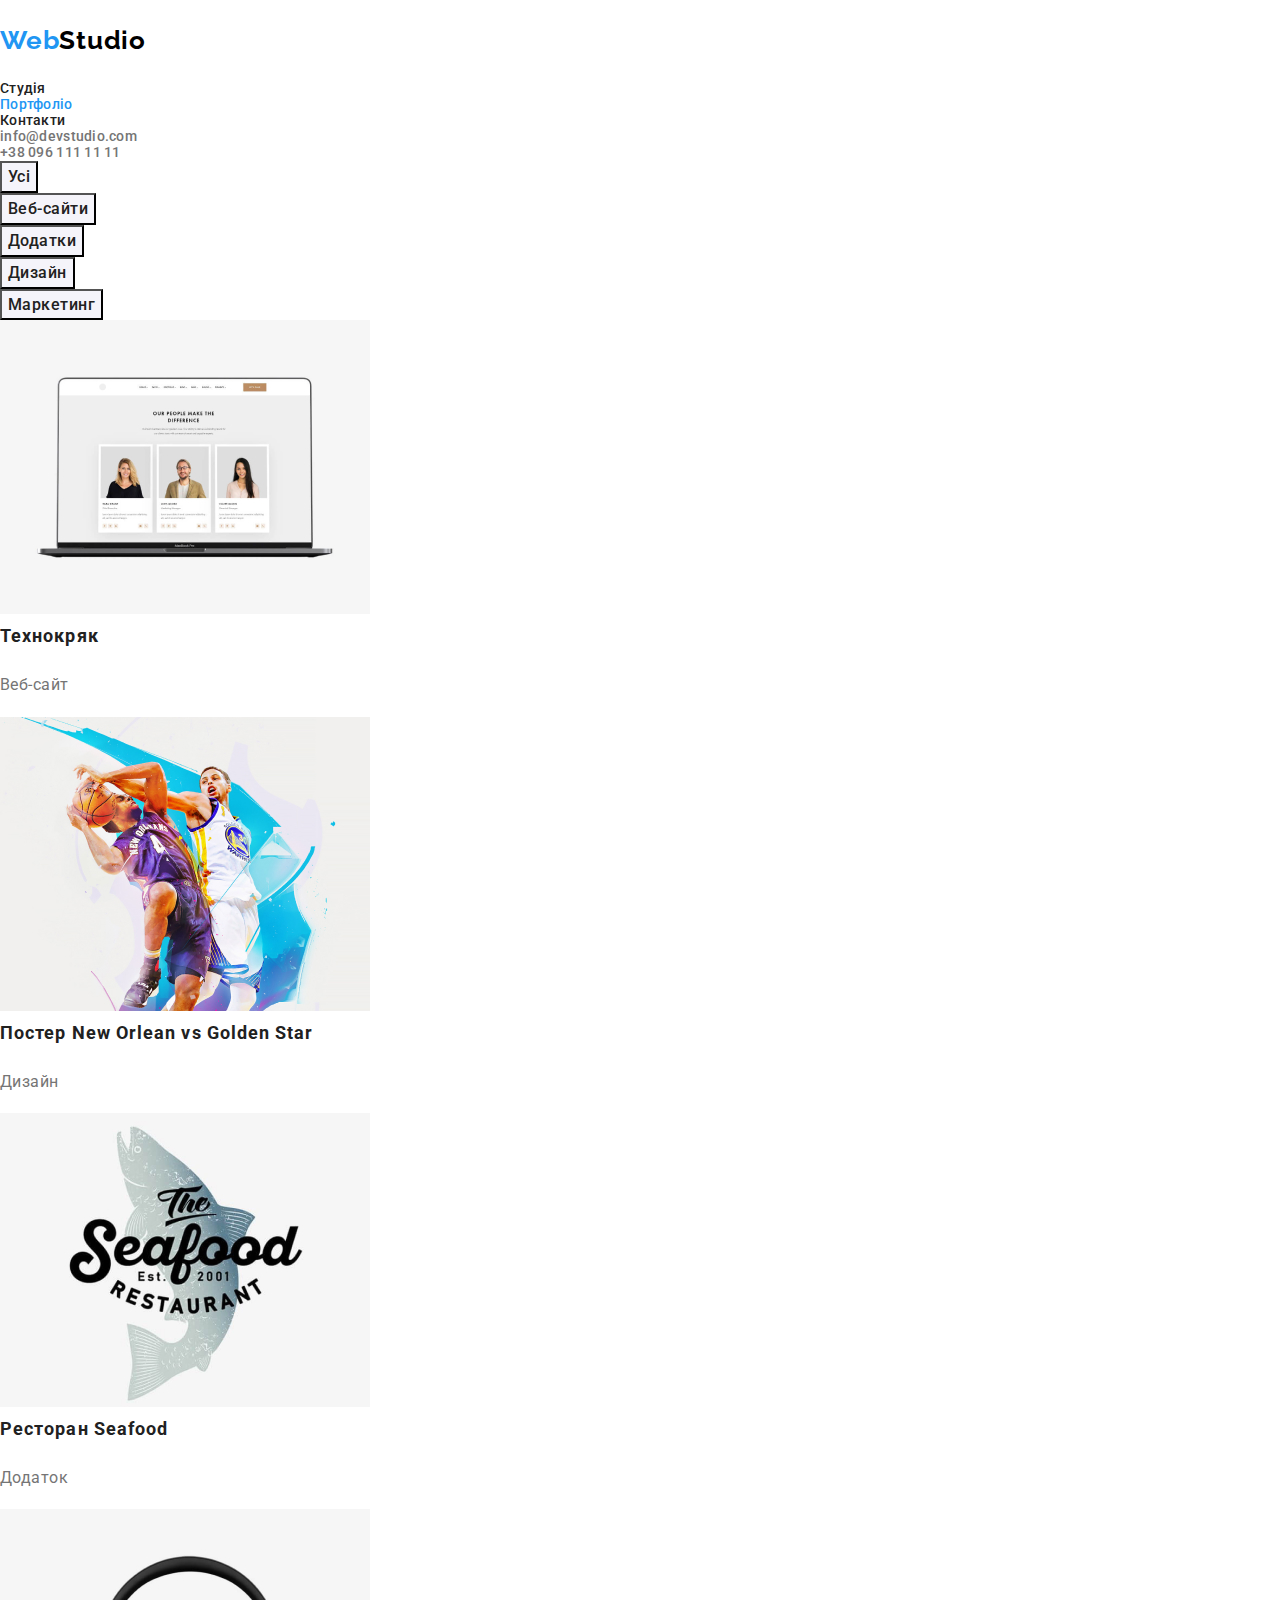
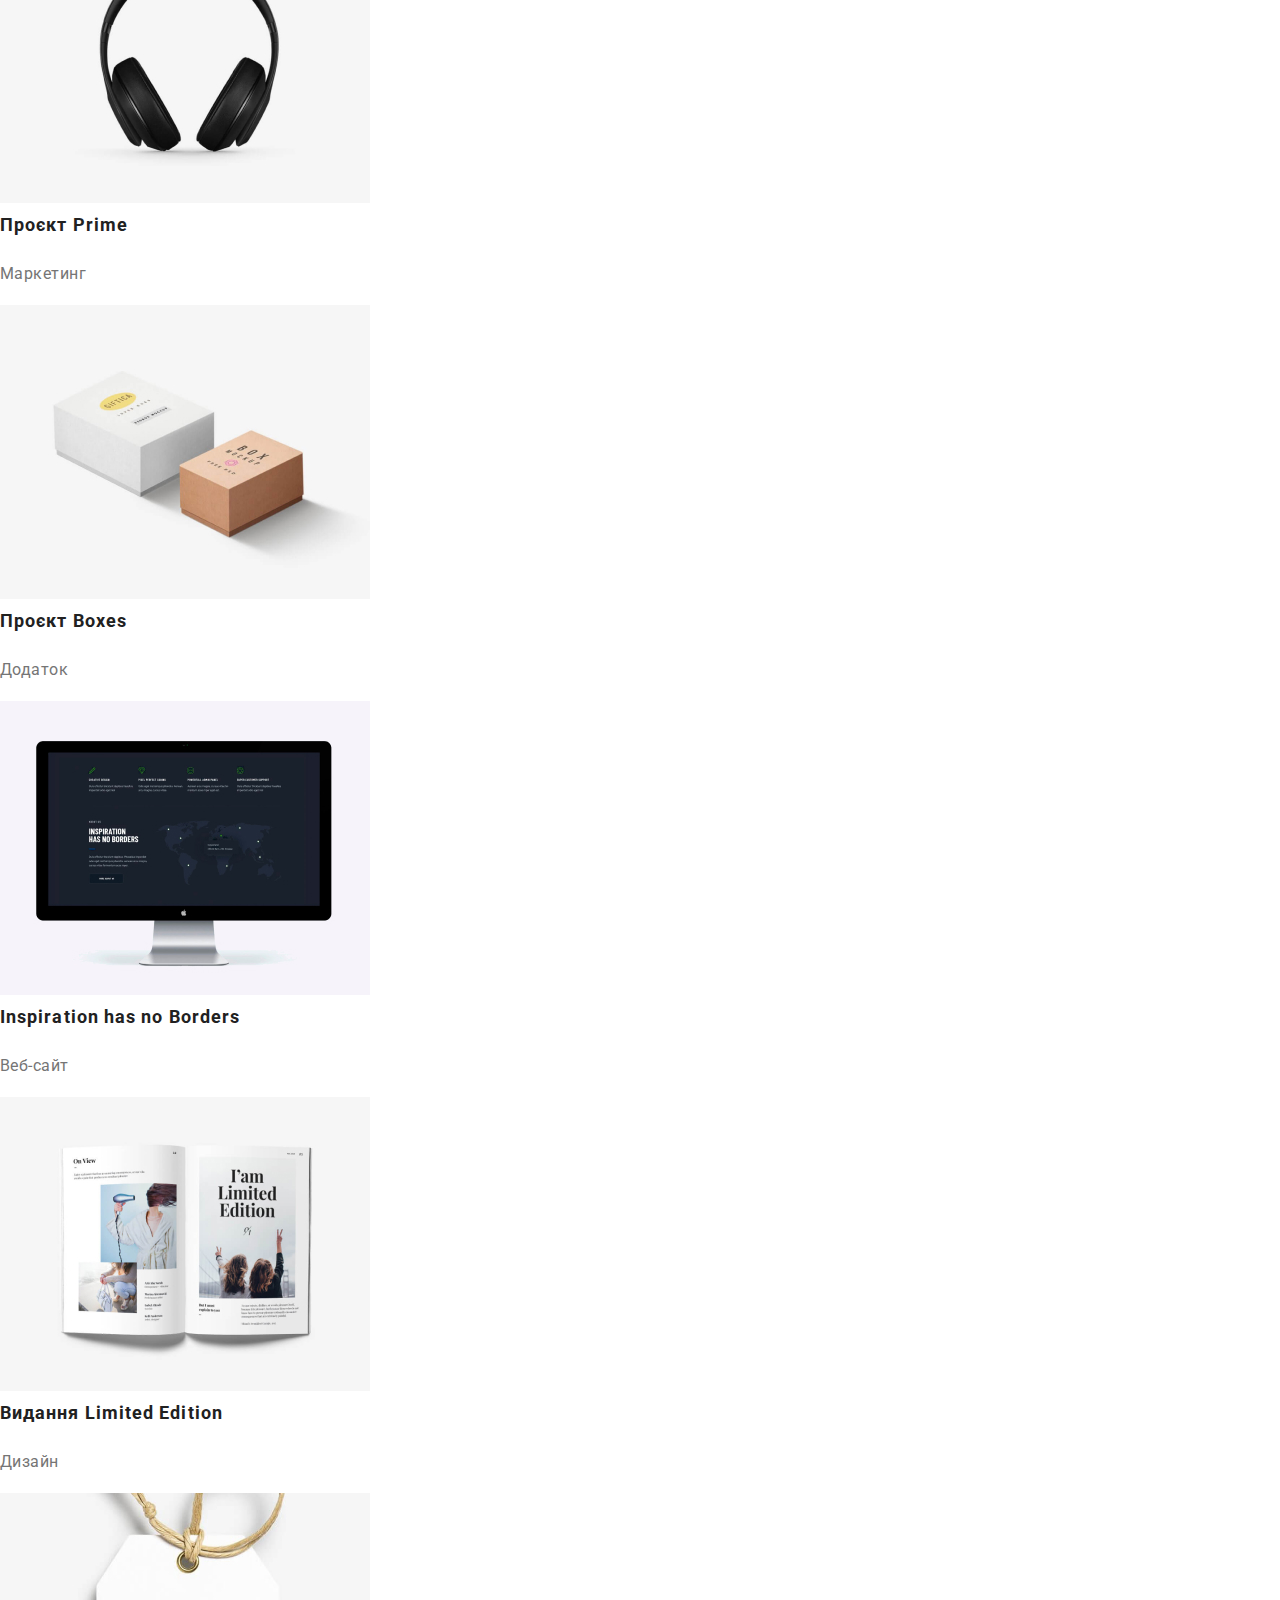
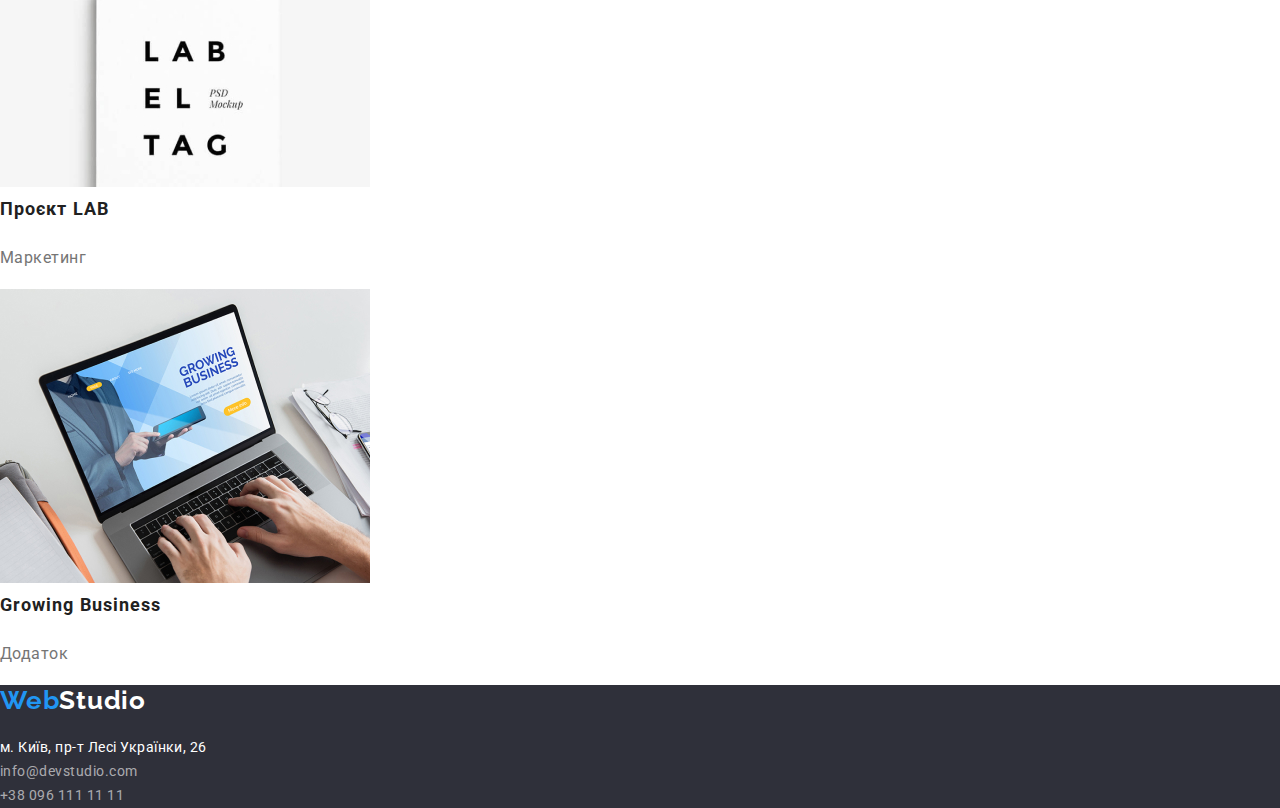
==== portfolio.html @ aa4a0312 "Create blockind model main page" ====
<!DOCTYPE html>
<html lang="Uk">
  <head>
    <meta charset="UTF-8" />
    <meta http-equiv="X-UA-Compatible" content="IE=edge" />
    <meta name="viewport" content="width=device-width, initial-scale=1.0" />
    <title>Портфоліо</title>
    <link
      href="https://fonts.googleapis.com/css2?family=Raleway:wght@700&family=Roboto:wght@400;500;700;900&display=swap"
      rel="stylesheet"
    />
    <link
      rel="stylesheet"
      href="https://cdnjs.cloudflare.com/ajax/libs/modern-normalize/1.1.0/modern-normalize.min.css"
      integrity="sha512-wpPYUAdjBVSE4KJnH1VR1HeZfpl1ub8YT/NKx4PuQ5NmX2tKuGu6U/JRp5y+Y8XG2tV+wKQpNHVUX03MfMFn9Q=="
      crossorigin="anonymous"
      referrerpolicy="no-referrer"
    />
    <link rel="stylesheet" href="./css/styles.css" />
  </head>
  <body>
    <!-- Верхня лінія сторінки  -->

    <header class="header">
      <a href="./index.html" class="logo-web">Web<span class="logo-studio">Studio</span></a>
      <nav class="nav">
        <ul class="">
          <li><a href="./index.html">Студія</a></li>
          <li><a class="current" href="./portfolio.html">Портфоліо</a></li>
          <li><a href="">Контакти</a></li>
        </ul>
      </nav>
      <ul class="contacts">
        <li><a href="mailto:info@devstudio.com">info@devstudio.com</a></li>
        <li><a href="tel:+380961111111">+38 096 111 11 11</a></li>
      </ul>
    </header>

    <!-- Основний контент сторінки Портфоліо -->

    <main>
      <!-- Фільтри сторінки Портфоліо -->
      <ul class="filters">
        <li>
          <button type="button" class="button">Усі</button>
        </li>
        <li>
          <button type="button" class="button">Веб-сайти</button>
        </li>
        <li>
          <button type="button" class="button">Додатки</button>
        </li>
        <li>
          <button type="button" class="button">Дизайн</button>
        </li>
        <li>
          <button type="button" class="button">Маркетинг</button>
        </li>
      </ul>

      <!-- Проєкти -->

      <section class="section-projects">
        <h1 hidden>Проєкти</h1>
        <ul>
          <li>
            <img src="./images/project-1.jpg" alt="Веб-сайт" width="370" height="294" />
            <h2>Технокряк</h2>
            <p>Веб-сайт</p>
          </li>
          <li>
            <img src="./images/project-2.jpg" alt="Баскетболісти" width="370" height="294" />
            <h2>Постер <span lang="En">New Orlean vs Golden Star</span></h2>
            <p>Дизайн</p>
          </li>
          <li>
            <img src="./images/project-3.jpg" alt="Емблема ресторану" width="370" height="294" />
            <h2>Ресторан <span lang="En">Seafood</span></h2>
            <p>Додаток</p>
          </li>
          <li>
            <img src="./images/project-4.jpg" alt="Навушники" width="370" height="294" />
            <h2>Проєкт <span lang="En">Prime</span></h2>
            <p>Маркетинг</p>
          </li>
          <li>
            <img src="./images/project-5.jpg" alt="Дві коробки" width="370" height="294" />
            <h2>Проєкт <span lang="En">Boxes</span></h2>
            <p>Додаток</p>
          </li>
          <li>
            <img src="./images/project-6.jpg" alt="Монітор" width="370" height="294" />
            <h2><span lang="En">Inspiration has no Borders</span></h2>
            <p>Веб-сайт</p>
          </li>
          <li>
            <img src="./images/project-7.jpg" alt="Розгорнута книга" width="370" height="294" />
            <h2>Видання <span lang="En">Limited Edition</span></h2>
            <p>Дизайн</p>
          </li>
          <li>
            <img src="./images/project-8.jpg" alt="Бірка" width="370" height="294" />
            <h2>Проєкт <span lang="En">LAB</span></h2>
            <p>Маркетинг</p>
          </li>
          <li>
            <img
              src="./images/project-9.jpg"
              alt="Чоловік працює за ноутбуком"
              width="370"
              height="294"
            />
            <h2><span lang="En">Growing Business</span></h2>
            <p>Додаток</p>
          </li>
        </ul>
      </section>
    </main>

    <!-- Підвал сторінки -->

    <footer class="footer">
      <a href="./index.html" class="logo-web">Web<span class="logo-studio">Studio</span></a>
      <address class="footer-address">
        <ul>
          <li>
            <a
              class="address"
              href="https://goo.gl/maps/hQi6V8cCwgHhLjm26"
              target="_blank"
              rel="nofollow noopener noreffer"
              >м. Київ, пр-т Лесі Українки, 26</a
            >
          </li>
          <li><a href="mailto:info@devstudio.com">info@devstudio.com</a></li>
          <li><a href="tel:+380961111111">+38 096 111 11 11</a></li>
        </ul>
      </address>
    </footer>
  </body>
</html>
---- css/styles.css ----
/* Головна палітра кольорів */

:root {
  --primary-text-color: #757575;
  --title-text-color: #212121;
  --accent-color: #2196f3;
  --white-text-color: #ffffff;
  /* CSS-змінні фонові кольори */
  --secondary-bg-color: #f5f4fa;
  --footer-bg-color: #2f303a;
  --accent-bg-color: #2196f3;
  --white-bg-color: #ffffff;
}

body {
  color: var(--primary-text-color);
  font-family: Roboto, Raleway, Montserrat, sans-serif;
  letter-spacing: 0.03em;

  margin: 0;
}

/* скидання деяких налаштувань списків та посилань */
ul {
  list-style: none;
}
a {
  text-decoration: none;
}
/* скидаємо MARGIN де це потрібно */
ul,
h1,
h2,
h3 {
  margin: 0;
  padding: 0;
}

/* Верхня лінія сторінки Студія */
.logo-web {
  color: #2196f3;
  text-decoration: none;

  font-family: 'Raleway';
  font-weight: 700;
  font-size: 26px;
  line-height: 1.2;
  letter-spacing: 0.03em;
}

.header .logo-web {
  display: inline-block;
  margin: 25px 0;
}

.logo-studio {
  color: #000000;
}
.header {
  background-color: var(--white-bg-color);

  font-weight: 500;
  font-size: 14px;
  line-height: 1.14;
  letter-spacing: 0.02em;
}

.nav a.current {
  color: var(--accent-color);
}

.nav a {
  color: var(--title-text-color);
}
.nav a:hover,
.nav a:focus {
  color: var(--accent-color);
}

.contacts a {
  color: var(--primary-text-color);
}
.contacts a:hover,
.contacts a:focus {
  color: var(--accent-color);
}

/* Основний контент сторінки Студія */

/* Герой */

.hero {
  background-color: #2f303a;
  text-align: center;
}

.hero-title {
  margin-bottom: 30px;

  color: var(--white-text-color);

  font-weight: 900;
  font-size: 44px;
  line-height: 1.36;
  /* text-align: center; */
  letter-spacing: 0.06em;
  text-transform: uppercase;
}

.hero .button {
  color: var(--white-text-color);
  background-color: var(--accent-bg-color);
  cursor: pointer;

  display: inline-block;
  padding: 10px 32px;
  border-radius: 4px;
  min-width: 216px;
  min-height: 50px;

  font-family: inherit;
  font-weight: 700;
  font-size: 16px;
  line-height: 1.88;
  /* text-align: center; */
  letter-spacing: 0.06em;
}

/* Основний контент Студія-Особливості */

.section-features {
  margin-top: 0;
  padding-top: 94px;
  padding-bottom: 94px;
}

/* КОНТЕЙНЕР */
.container {
  width: 1200px;
  margin: 0 auto;
  padding: 0 15px;
}

.section-features .subtitle {
  margin-bottom: 10px;

  color: var(--title-text-color);

  font-size: 14px;
  line-height: 1.14;
  text-transform: uppercase;
}

.section-features p {
  margin-top: 0px;
  margin-bottom: 0px;

  font-size: 14px;
  line-height: 1.71;
}

/* "Чим ми займаємося" AND "Наша команда" */

.section-work h2,
.section-team h2 {
  margin-bottom: 50px;

  color: var(--title-text-color);

  font-size: 36px;
  line-height: 1.17;
  text-align: center;
}

.section-work {
  padding-bottom: 94px;
}

.section-team {
  padding-top: 94px;
  padding-bottom: 94px;

  background-color: var(--secondary-bg-color);
}

.section-team h3 {
  margin-top: 30px;

  color: var(--title-text-color);

  font-weight: 500;
  font-size: 16px;
  line-height: 1.19;
  text-align: center;
}

.section-team p {
  margin-top: 10px;
  margin-bottom: 30px;

  font-size: 16px;
  line-height: 1.19;
  text-align: center;
}

/* Підвал сторінки */

.footer {
  background-color: var(--footer-bg-color);
}

.footer-text {
  padding-top: 60px;
  padding-bottom: 60px;
  padding-left: 15px;
}

.footer .logo-web {
  display: inline-block;
  margin-bottom: 20px;
}

footer .logo-studio {
  color: #ffffff;
}

.footer .address {
  color: var(--white-text-color);
}

.footer-address a {
  color: rgba(255, 255, 255, 0.6);
  font-style: normal;
  font-size: 14px;
  line-height: 1.71;
}

.footer-address a:hover,
.footer-address a:focus {
  color: var(--accent-color);
}

/* Main content of a page Portfolio */

.filters .button {
  color: var(--title-text-color);
  background-color: var(--secondary-bg-color);

  cursor: pointer;

  font-family: inherit;
  font-weight: 500;
  font-size: 16px;
  line-height: 1.62;
  letter-spacing: inherit;
}

.filters .button:hover,
.filters .button:focus {
  color: var(--white-text-color);
  background-color: var(--accent-bg-color);
}

.section-projects h2 {
  color: var(--title-text-color);

  font-size: 18px;
  line-height: 2;
  letter-spacing: 0.06em;
}

.section-projects p {
  font-size: 16px;
  line-height: 1.88;
}
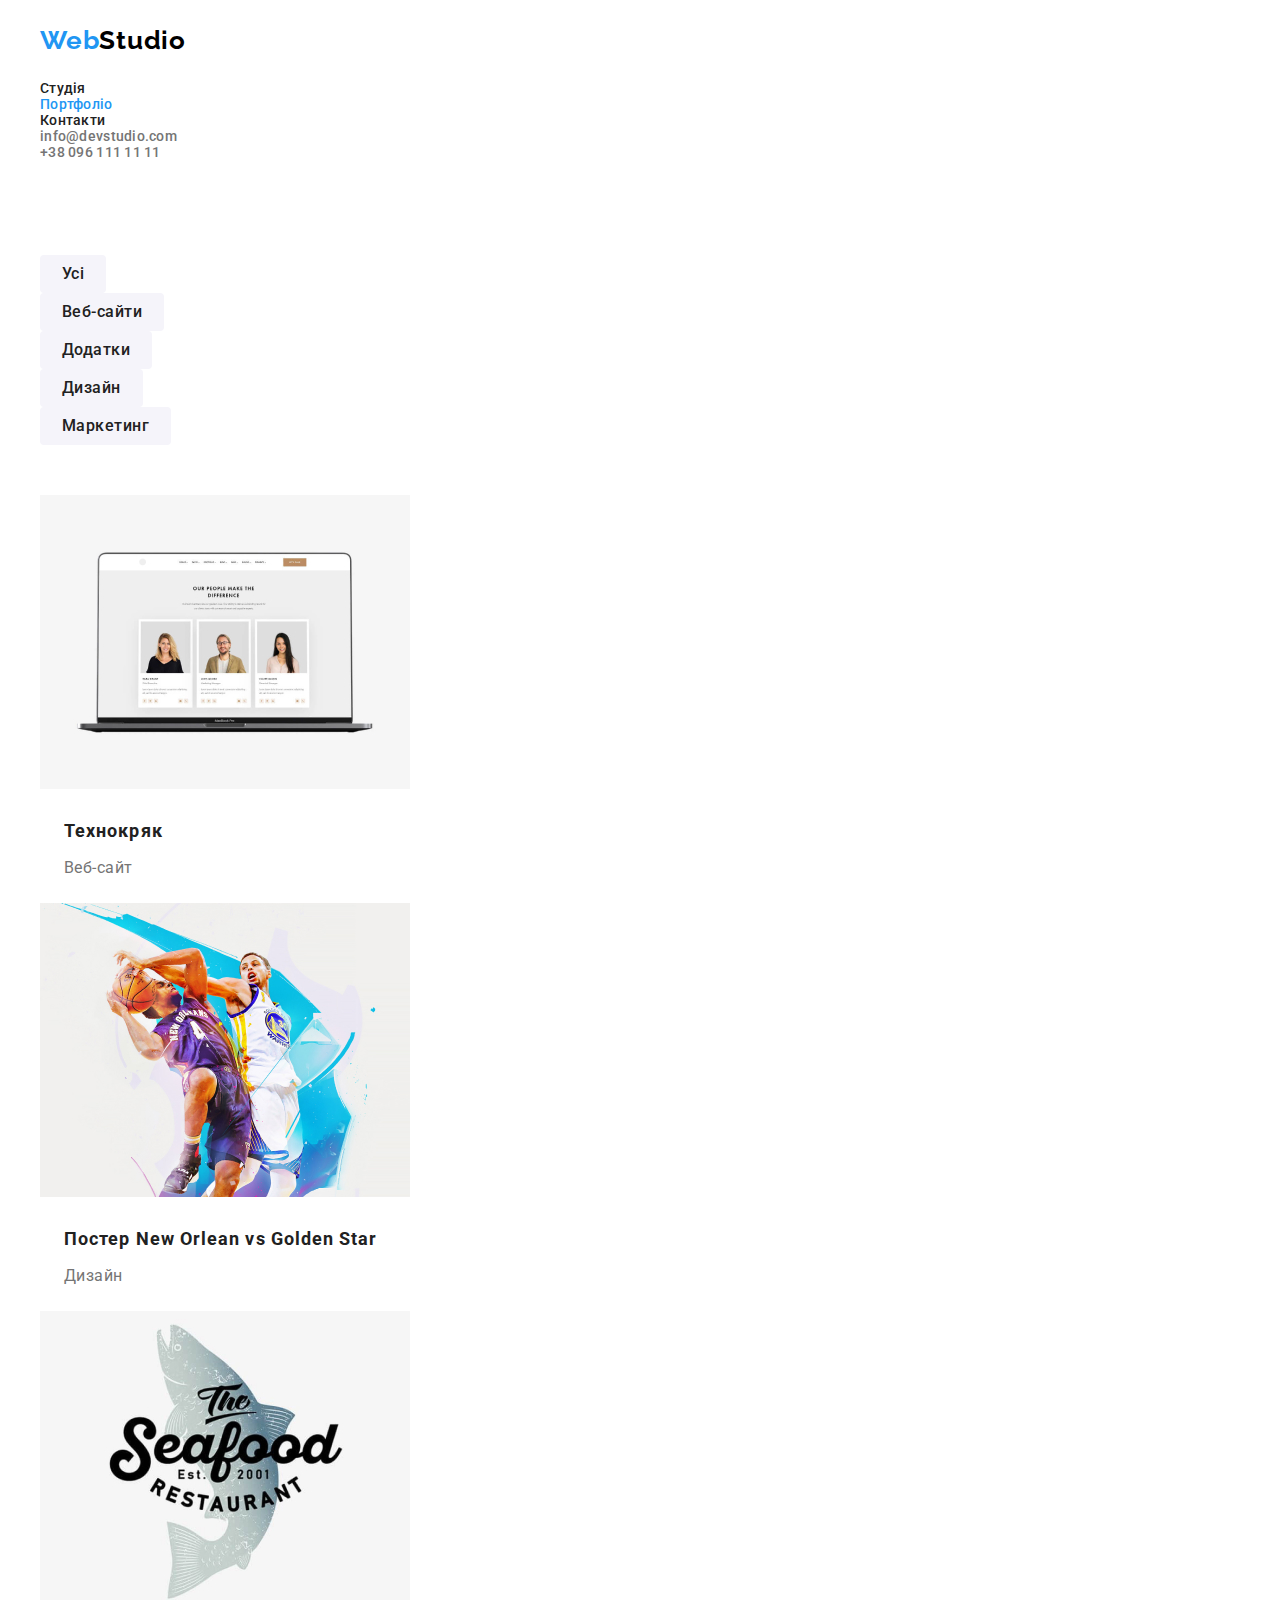
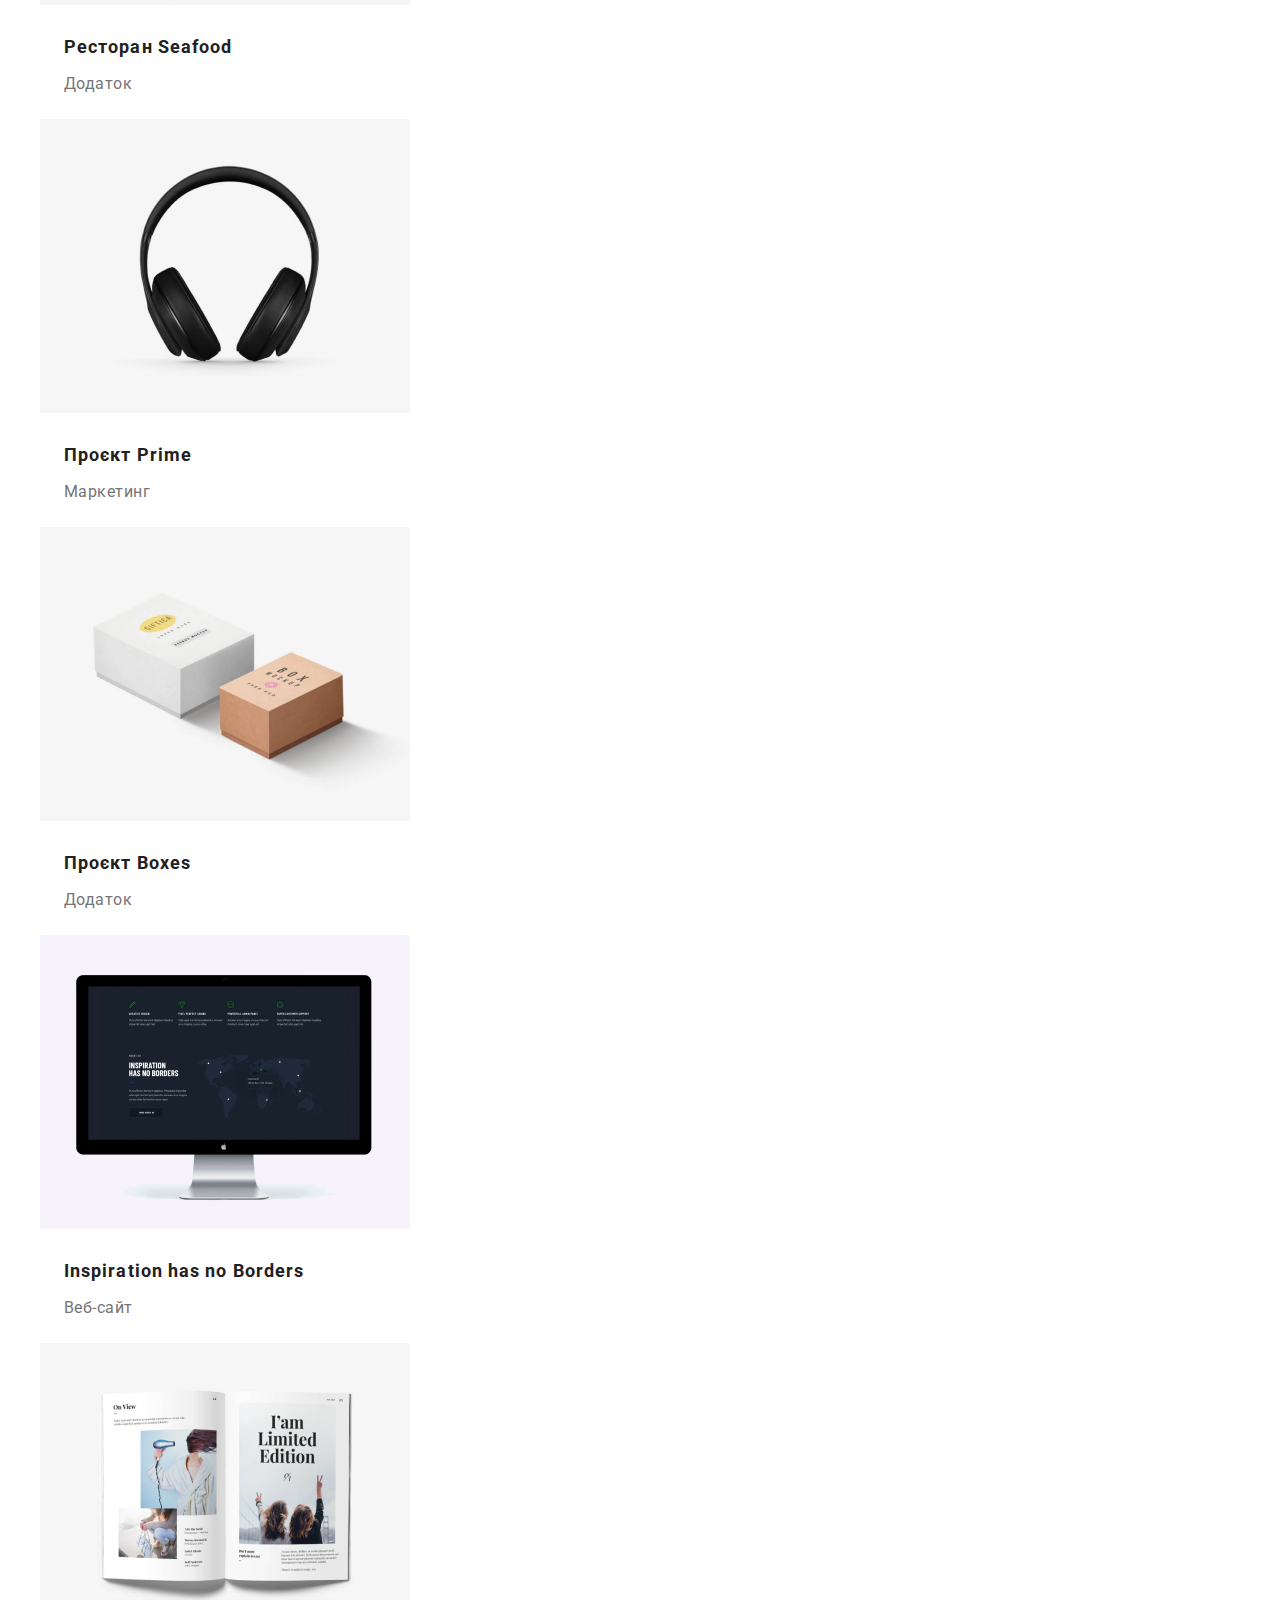
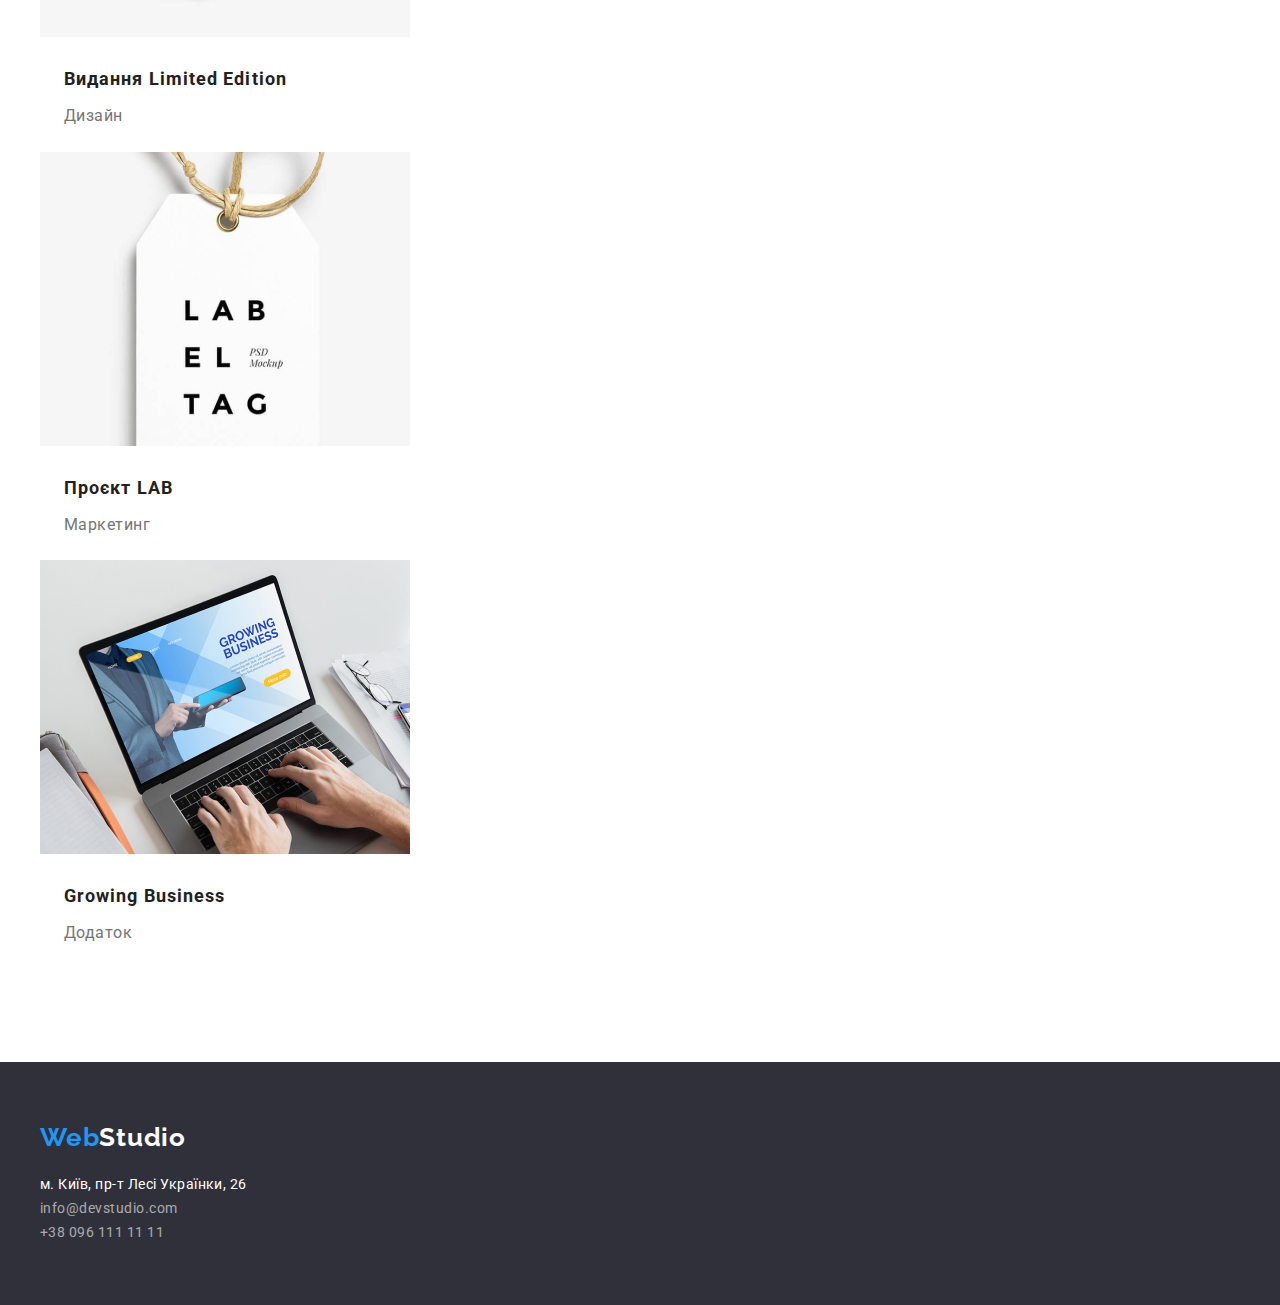
==== commit e67835c0: "Create blocking model Portfolio page" ====
--- a/portfolio.html
+++ b/portfolio.html
@@ -21,121 +21,129 @@
   <body>
     <!-- Верхня лінія сторінки  -->
 
-    <header class="header">
-      <a href="./index.html" class="logo-web">Web<span class="logo-studio">Studio</span></a>
-      <nav class="nav">
-        <ul class="">
-          <li><a href="./index.html">Студія</a></li>
-          <li><a class="current" href="./portfolio.html">Портфоліо</a></li>
-          <li><a href="">Контакти</a></li>
+    <header class="header section">
+      <div class="container">
+        <a href="./index.html" class="logo-web">Web<span class="logo-studio">Studio</span></a>
+        <nav class="nav">
+          <ul class="">
+            <li><a href="./index.html">Студія</a></li>
+            <li><a class="current" href="./portfolio.html">Портфоліо</a></li>
+            <li><a href="">Контакти</a></li>
+          </ul>
+        </nav>
+        <ul class="contacts">
+          <li><a href="mailto:info@devstudio.com">info@devstudio.com</a></li>
+          <li><a href="tel:+380961111111">+38 096 111 11 11</a></li>
         </ul>
-      </nav>
-      <ul class="contacts">
-        <li><a href="mailto:info@devstudio.com">info@devstudio.com</a></li>
-        <li><a href="tel:+380961111111">+38 096 111 11 11</a></li>
-      </ul>
+      </div>
     </header>
 
     <!-- Основний контент сторінки Портфоліо -->
 
     <main>
-      <!-- Фільтри сторінки Портфоліо -->
-      <ul class="filters">
-        <li>
-          <button type="button" class="button">Усі</button>
-        </li>
-        <li>
-          <button type="button" class="button">Веб-сайти</button>
-        </li>
-        <li>
-          <button type="button" class="button">Додатки</button>
-        </li>
-        <li>
-          <button type="button" class="button">Дизайн</button>
-        </li>
-        <li>
-          <button type="button" class="button">Маркетинг</button>
-        </li>
-      </ul>
+      <section class="section-projects section">
+        <!-- Фільтри сторінки Портфоліо -->
+        <div class="container section-filters">
+          <ul class="filters">
+            <li>
+              <button type="button" class="button">Усі</button>
+            </li>
+            <li>
+              <button type="button" class="button">Веб-сайти</button>
+            </li>
+            <li>
+              <button type="button" class="button">Додатки</button>
+            </li>
+            <li>
+              <button type="button" class="button">Дизайн</button>
+            </li>
+            <li>
+              <button type="button" class="button">Маркетинг</button>
+            </li>
+          </ul>
+        </div>
 
-      <!-- Проєкти -->
+        <!-- Проєкти -->
 
-      <section class="section-projects">
-        <h1 hidden>Проєкти</h1>
-        <ul>
-          <li>
-            <img src="./images/project-1.jpg" alt="Веб-сайт" width="370" height="294" />
-            <h2>Технокряк</h2>
-            <p>Веб-сайт</p>
-          </li>
-          <li>
-            <img src="./images/project-2.jpg" alt="Баскетболісти" width="370" height="294" />
-            <h2>Постер <span lang="En">New Orlean vs Golden Star</span></h2>
-            <p>Дизайн</p>
-          </li>
-          <li>
-            <img src="./images/project-3.jpg" alt="Емблема ресторану" width="370" height="294" />
-            <h2>Ресторан <span lang="En">Seafood</span></h2>
-            <p>Додаток</p>
-          </li>
-          <li>
-            <img src="./images/project-4.jpg" alt="Навушники" width="370" height="294" />
-            <h2>Проєкт <span lang="En">Prime</span></h2>
-            <p>Маркетинг</p>
-          </li>
-          <li>
-            <img src="./images/project-5.jpg" alt="Дві коробки" width="370" height="294" />
-            <h2>Проєкт <span lang="En">Boxes</span></h2>
-            <p>Додаток</p>
-          </li>
-          <li>
-            <img src="./images/project-6.jpg" alt="Монітор" width="370" height="294" />
-            <h2><span lang="En">Inspiration has no Borders</span></h2>
-            <p>Веб-сайт</p>
-          </li>
-          <li>
-            <img src="./images/project-7.jpg" alt="Розгорнута книга" width="370" height="294" />
-            <h2>Видання <span lang="En">Limited Edition</span></h2>
-            <p>Дизайн</p>
-          </li>
-          <li>
-            <img src="./images/project-8.jpg" alt="Бірка" width="370" height="294" />
-            <h2>Проєкт <span lang="En">LAB</span></h2>
-            <p>Маркетинг</p>
-          </li>
-          <li>
-            <img
-              src="./images/project-9.jpg"
-              alt="Чоловік працює за ноутбуком"
-              width="370"
-              height="294"
-            />
-            <h2><span lang="En">Growing Business</span></h2>
-            <p>Додаток</p>
-          </li>
-        </ul>
+        <div class="container">
+          <h1 hidden>Проєкти</h1>
+          <ul class="project-list">
+            <li>
+              <img src="./images/project-1.jpg" alt="Веб-сайт" width="370" height="294" />
+              <h2>Технокряк</h2>
+              <p>Веб-сайт</p>
+            </li>
+            <li>
+              <img src="./images/project-2.jpg" alt="Баскетболісти" width="370" height="294" />
+              <h2>Постер <span lang="En">New Orlean vs Golden Star</span></h2>
+              <p>Дизайн</p>
+            </li>
+            <li>
+              <img src="./images/project-3.jpg" alt="Емблема ресторану" width="370" height="294" />
+              <h2>Ресторан <span lang="En">Seafood</span></h2>
+              <p>Додаток</p>
+            </li>
+            <li>
+              <img src="./images/project-4.jpg" alt="Навушники" width="370" height="294" />
+              <h2>Проєкт <span lang="En">Prime</span></h2>
+              <p>Маркетинг</p>
+            </li>
+            <li>
+              <img src="./images/project-5.jpg" alt="Дві коробки" width="370" height="294" />
+              <h2>Проєкт <span lang="En">Boxes</span></h2>
+              <p>Додаток</p>
+            </li>
+            <li>
+              <img src="./images/project-6.jpg" alt="Монітор" width="370" height="294" />
+              <h2><span lang="En">Inspiration has no Borders</span></h2>
+              <p>Веб-сайт</p>
+            </li>
+            <li>
+              <img src="./images/project-7.jpg" alt="Розгорнута книга" width="370" height="294" />
+              <h2>Видання <span lang="En">Limited Edition</span></h2>
+              <p>Дизайн</p>
+            </li>
+            <li>
+              <img src="./images/project-8.jpg" alt="Бірка" width="370" height="294" />
+              <h2>Проєкт <span lang="En">LAB</span></h2>
+              <p>Маркетинг</p>
+            </li>
+            <li>
+              <img
+                src="./images/project-9.jpg"
+                alt="Чоловік працює за ноутбуком"
+                width="370"
+                height="294"
+              />
+              <h2><span lang="En">Growing Business</span></h2>
+              <p>Додаток</p>
+            </li>
+          </ul>
+        </div>
       </section>
     </main>
 
     <!-- Підвал сторінки -->
 
     <footer class="footer">
-      <a href="./index.html" class="logo-web">Web<span class="logo-studio">Studio</span></a>
-      <address class="footer-address">
-        <ul>
-          <li>
-            <a
-              class="address"
-              href="https://goo.gl/maps/hQi6V8cCwgHhLjm26"
-              target="_blank"
-              rel="nofollow noopener noreffer"
-              >м. Київ, пр-т Лесі Українки, 26</a
-            >
-          </li>
-          <li><a href="mailto:info@devstudio.com">info@devstudio.com</a></li>
-          <li><a href="tel:+380961111111">+38 096 111 11 11</a></li>
-        </ul>
-      </address>
+      <div class="container footer-text">
+        <a href="./index.html" class="logo-web">Web<span class="logo-studio">Studio</span></a>
+        <address class="footer-address">
+          <ul>
+            <li>
+              <a
+                class="address"
+                href="https://goo.gl/maps/hQi6V8cCwgHhLjm26"
+                target="_blank"
+                rel="nofollow noopener noreffer"
+                >м. Київ, пр-т Лесі Українки, 26</a
+              >
+            </li>
+            <li><a href="mailto:info@devstudio.com">info@devstudio.com</a></li>
+            <li><a href="tel:+380961111111">+38 096 111 11 11</a></li>
+          </ul>
+        </address>
+      </div>
     </footer>
   </body>
 </html>
--- a/css/styles.css
+++ b/css/styles.css
@@ -117,6 +117,7 @@
   border-radius: 4px;
   min-width: 216px;
   min-height: 50px;
+  border: transparent;
 
   font-family: inherit;
   font-weight: 700;
@@ -243,6 +244,13 @@
 /* Main content of a page Portfolio */
 
 .filters .button {
+  display: inline-block;
+  padding: 6px 22px;
+  border-radius: 4px;
+
+  min-height: 38px;
+  border: transparent;
+
   color: var(--title-text-color);
   background-color: var(--secondary-bg-color);
 
@@ -261,7 +269,31 @@
   background-color: var(--accent-bg-color);
 }
 
+.section-filters {
+  padding-top: 94px;
+}
+
+.section-projects .filters {
+  /* margin-top: 94px; */
+  padding-bottom: 16px;
+}
+
+.project-list {
+  padding-top: 34px;
+  padding-bottom: 94px;
+}
+
+.project-list > li {
+  width: 370px;
+}
+
 .section-projects h2 {
+  width: 322px;
+  min-height: 36px;
+  margin-top: 20px;
+  margin-left: 24px;
+  margin-right: 24px;
+
   color: var(--title-text-color);
 
   font-size: 18px;
@@ -270,6 +302,10 @@
 }
 
 .section-projects p {
+  width: 322px;
+  min-height: 30px;
+  margin: 4px 24px 20px 24px;
+
   font-size: 16px;
   line-height: 1.88;
 }
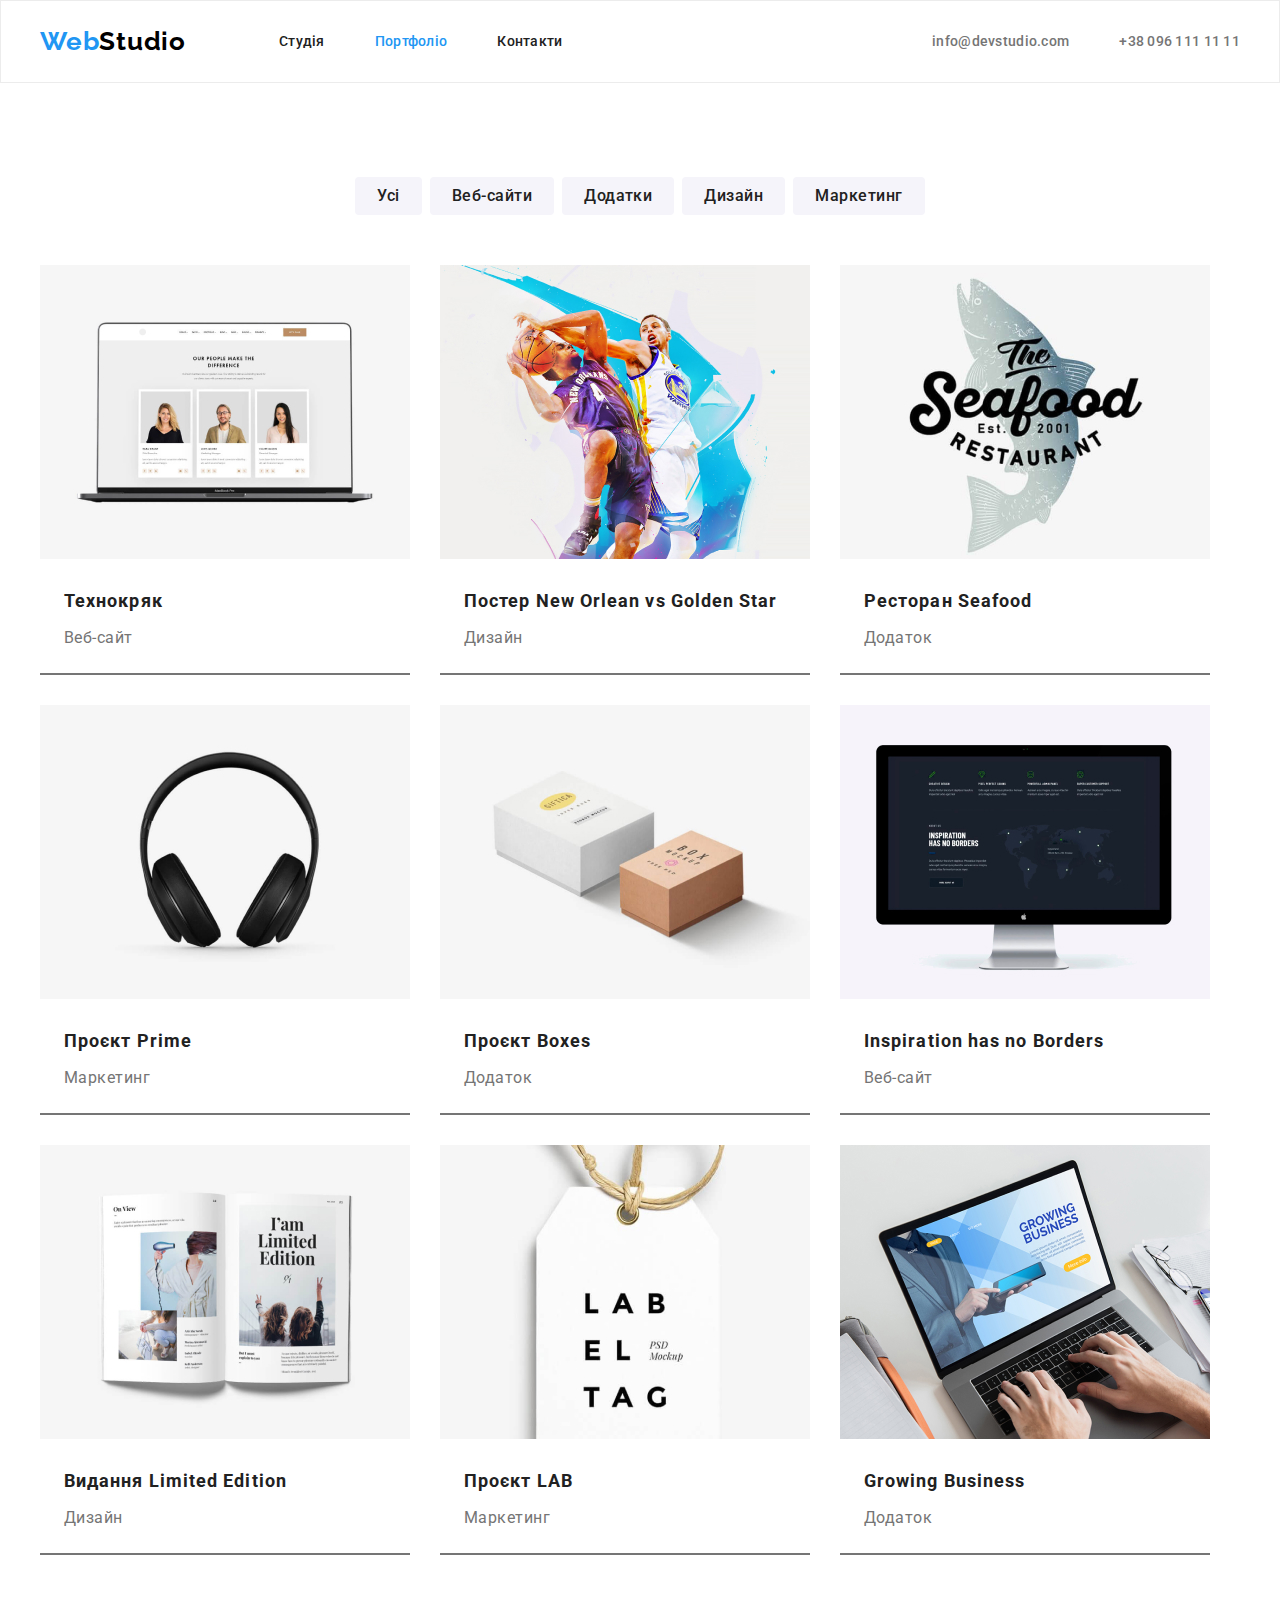
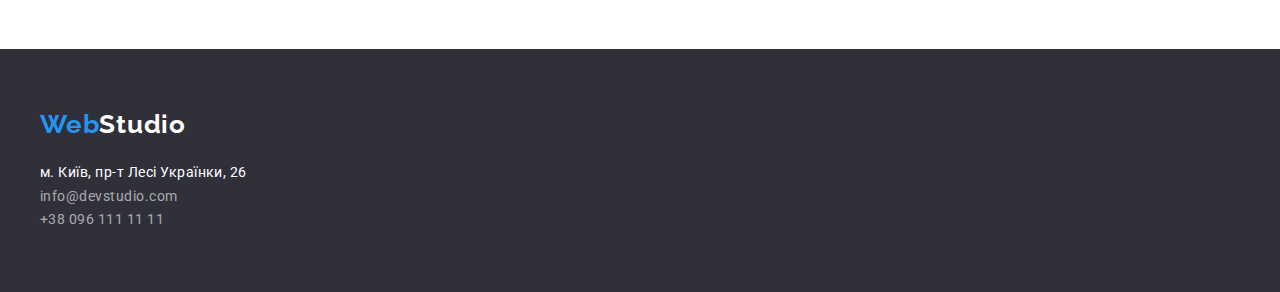
==== commit 8c523475: "Add Flex designe" ====
--- a/portfolio.html
+++ b/portfolio.html
@@ -22,18 +22,18 @@
     <!-- Верхня лінія сторінки  -->
 
     <header class="header section">
-      <div class="container">
+      <div class="container header-flex">
         <a href="./index.html" class="logo-web">Web<span class="logo-studio">Studio</span></a>
         <nav class="nav">
-          <ul class="">
-            <li><a href="./index.html">Студія</a></li>
-            <li><a class="current" href="./portfolio.html">Портфоліо</a></li>
-            <li><a href="">Контакти</a></li>
+          <ul class="nav-list">
+            <li class="item"><a href="./index.html">Студія</a></li>
+            <li class="item"><a class="current" href="./portfolio.html">Портфоліо</a></li>
+            <li class="item"><a href="">Контакти</a></li>
           </ul>
         </nav>
         <ul class="contacts">
-          <li><a href="mailto:info@devstudio.com">info@devstudio.com</a></li>
-          <li><a href="tel:+380961111111">+38 096 111 11 11</a></li>
+          <li class="contacts-item"><a href="mailto:info@devstudio.com">info@devstudio.com</a></li>
+          <li class="contacts-item"><a href="tel:+380961111111">+38 096 111 11 11</a></li>
         </ul>
       </div>
     </header>
@@ -45,19 +45,19 @@
         <!-- Фільтри сторінки Портфоліо -->
         <div class="container section-filters">
           <ul class="filters">
-            <li>
+            <li class="item">
               <button type="button" class="button">Усі</button>
             </li>
-            <li>
+            <li class="item">
               <button type="button" class="button">Веб-сайти</button>
             </li>
-            <li>
+            <li class="item">
               <button type="button" class="button">Додатки</button>
             </li>
-            <li>
+            <li class="item">
               <button type="button" class="button">Дизайн</button>
             </li>
-            <li>
+            <li class="item">
               <button type="button" class="button">Маркетинг</button>
             </li>
           </ul>
@@ -68,47 +68,47 @@
         <div class="container">
           <h1 hidden>Проєкти</h1>
           <ul class="project-list">
-            <li>
+            <li class="list-item">
               <img src="./images/project-1.jpg" alt="Веб-сайт" width="370" height="294" />
               <h2>Технокряк</h2>
               <p>Веб-сайт</p>
             </li>
-            <li>
+            <li class="list-item">
               <img src="./images/project-2.jpg" alt="Баскетболісти" width="370" height="294" />
               <h2>Постер <span lang="En">New Orlean vs Golden Star</span></h2>
               <p>Дизайн</p>
             </li>
-            <li>
+            <li class="list-item">
               <img src="./images/project-3.jpg" alt="Емблема ресторану" width="370" height="294" />
               <h2>Ресторан <span lang="En">Seafood</span></h2>
               <p>Додаток</p>
             </li>
-            <li>
+            <li class="list-item">
               <img src="./images/project-4.jpg" alt="Навушники" width="370" height="294" />
               <h2>Проєкт <span lang="En">Prime</span></h2>
               <p>Маркетинг</p>
             </li>
-            <li>
+            <li class="list-item">
               <img src="./images/project-5.jpg" alt="Дві коробки" width="370" height="294" />
               <h2>Проєкт <span lang="En">Boxes</span></h2>
               <p>Додаток</p>
             </li>
-            <li>
+            <li class="list-item">
               <img src="./images/project-6.jpg" alt="Монітор" width="370" height="294" />
               <h2><span lang="En">Inspiration has no Borders</span></h2>
               <p>Веб-сайт</p>
             </li>
-            <li>
+            <li class="list-item">
               <img src="./images/project-7.jpg" alt="Розгорнута книга" width="370" height="294" />
               <h2>Видання <span lang="En">Limited Edition</span></h2>
               <p>Дизайн</p>
             </li>
-            <li>
+            <li class="list-item">
               <img src="./images/project-8.jpg" alt="Бірка" width="370" height="294" />
               <h2>Проєкт <span lang="En">LAB</span></h2>
               <p>Маркетинг</p>
             </li>
-            <li>
+            <li class="list-item">
               <img
                 src="./images/project-9.jpg"
                 alt="Чоловік працює за ноутбуком"
--- a/css/styles.css
+++ b/css/styles.css
@@ -36,6 +36,14 @@
   padding: 0;
 }
 
+/* КОНТЕЙНЕР */
+
+.container {
+  width: 1200px;
+  margin: 0 auto;
+  padding: 0 15px;
+}
+
 /* Верхня лінія сторінки Студія */
 .logo-web {
   color: #2196f3;
@@ -57,6 +65,8 @@
   color: #000000;
 }
 .header {
+  border: 1px solid #ececec;
+
   background-color: var(--white-bg-color);
 
   font-weight: 500;
@@ -83,6 +93,29 @@
 .contacts a:hover,
 .contacts a:focus {
   color: var(--accent-color);
+}
+
+/* ФЛЕКС ХЕДЕРУ */
+
+.header-flex {
+  display: flex;
+  align-items: center;
+}
+
+.nav-list {
+  display: flex;
+  margin-left: 93px;
+}
+.nav-list .item:not(:last-child) {
+  margin-right: 50px;
+}
+
+.header .contacts {
+  display: flex;
+  margin-left: auto;
+}
+.header .contacts-item:not(:last-child) {
+  margin-right: 50px;
 }
 
 /* Основний контент сторінки Студія */
@@ -135,13 +168,6 @@
   padding-bottom: 94px;
 }
 
-/* КОНТЕЙНЕР */
-.container {
-  width: 1200px;
-  margin: 0 auto;
-  padding: 0 15px;
-}
-
 .section-features .subtitle {
   margin-bottom: 10px;
 
@@ -160,6 +186,20 @@
   line-height: 1.71;
 }
 
+/* FLEX Особливості */
+
+.feature-list {
+  display: flex;
+}
+
+.feature-list .item {
+  width: calc((100%-90px) / 4);
+}
+
+.feature-list .item:not(:last-child) {
+  margin-right: 30px;
+}
+
 /* "Чим ми займаємося" AND "Наша команда" */
 
 .section-work h2,
@@ -202,6 +242,19 @@
   font-size: 16px;
   line-height: 1.19;
   text-align: center;
+}
+
+/* FLEX Чим займаємося та команда */
+
+.section-work .work-list,
+.section-team .team-list {
+  display: flex;
+}
+.work-list .item:not(:last-child) {
+  margin-right: 30px;
+}
+.team-list .item:not(:last-child) {
+  margin-right: 30px;
 }
 
 /* Підвал сторінки */
@@ -274,7 +327,6 @@
 }
 
 .section-projects .filters {
-  /* margin-top: 94px; */
   padding-bottom: 16px;
 }
 
@@ -309,3 +361,30 @@
   font-size: 16px;
   line-height: 1.88;
 }
+
+.project-list .list-item {
+  border-bottom: 2px solid var(--primary-text-color);
+}
+
+/* FLEX FILTERS */
+
+.filters {
+  display: flex;
+  justify-content: center;
+}
+.filters .item:not(:last-child) {
+  margin-right: 8px;
+}
+
+/* FLEX PROJECTS */
+
+.project-list {
+  display: flex;
+  flex-wrap: wrap;
+}
+.project-list .list-item:not(:nth-child(3n)) {
+  margin-right: 30px;
+}
+.project-list .list-item:not(:nth-last-child(-n + 3)) {
+  margin-bottom: 30px;
+}
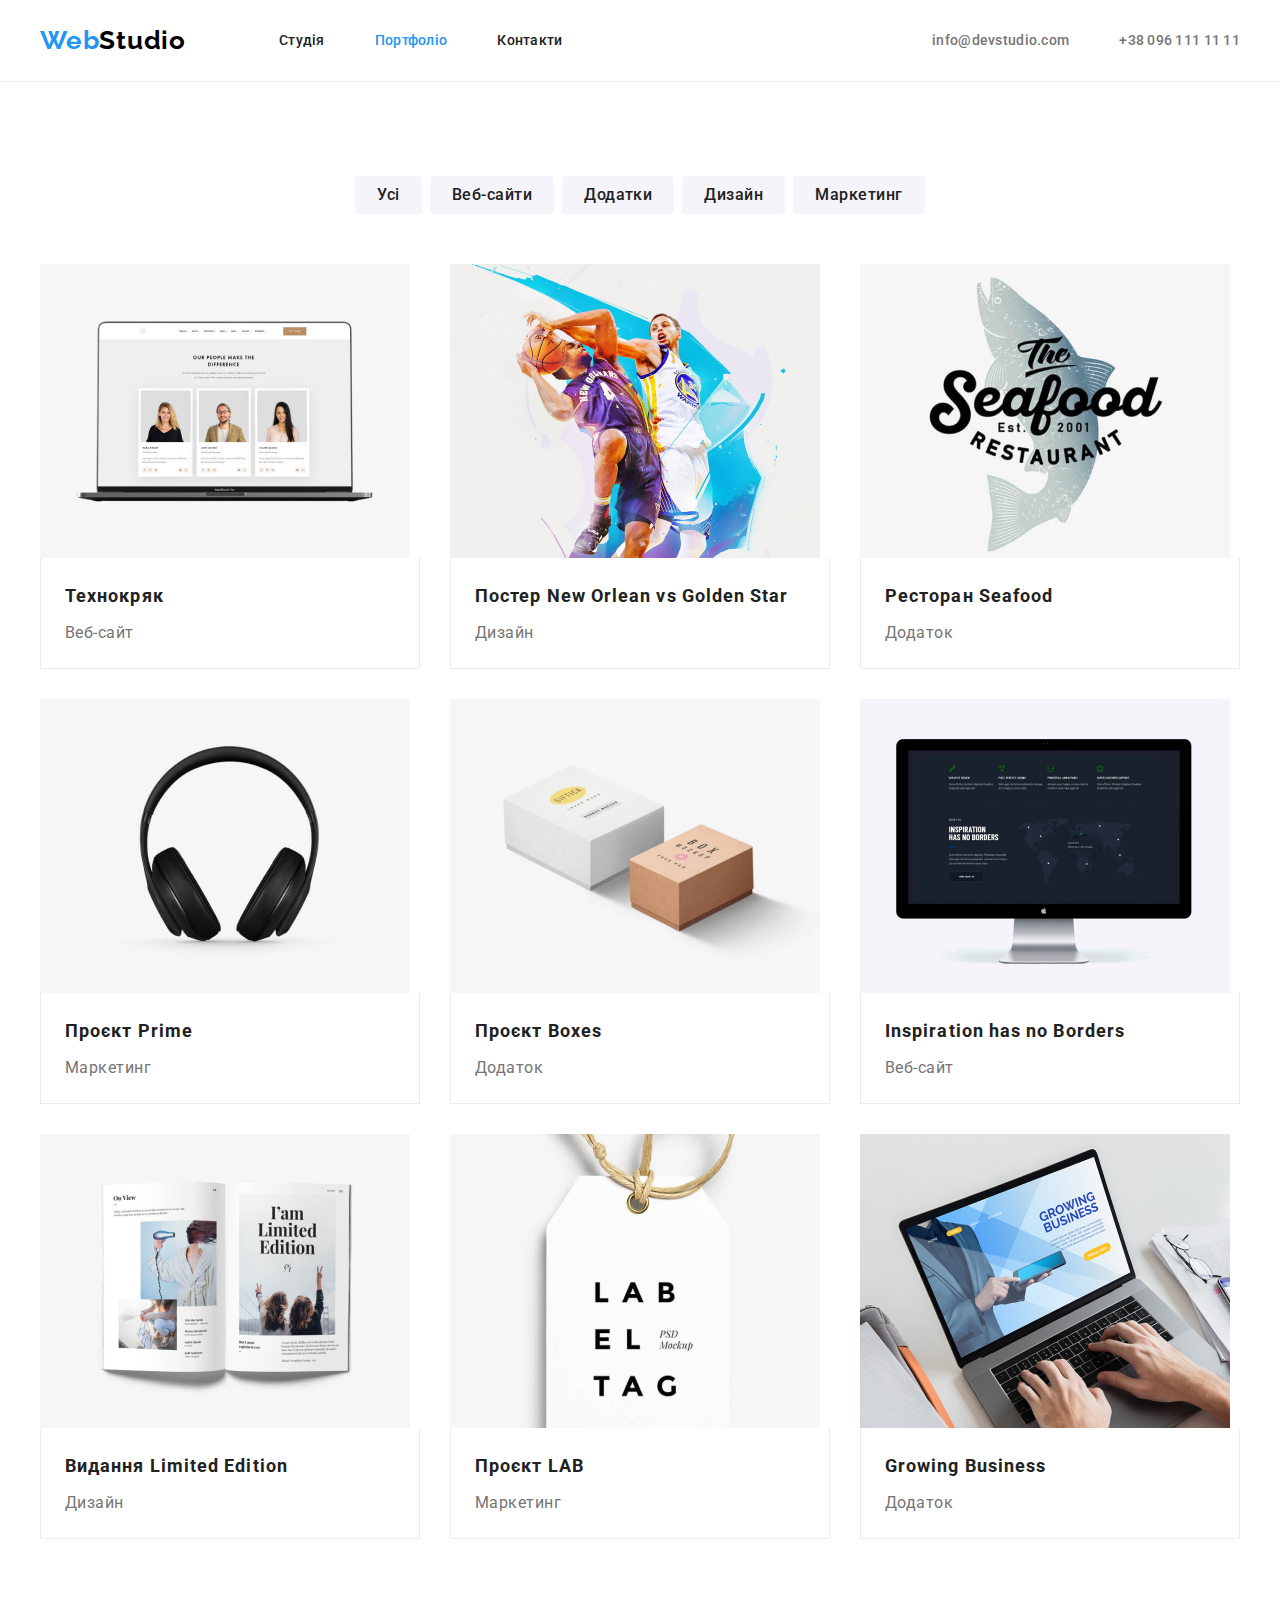
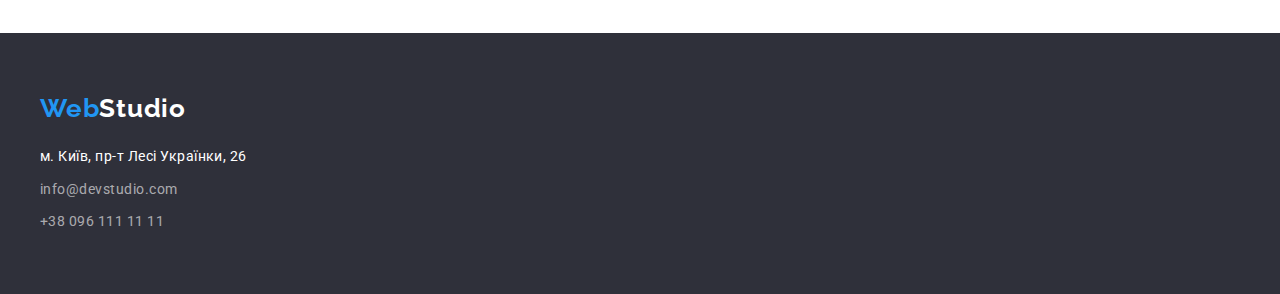
==== commit 236db92c: "Correct Blocking model" ====
--- a/portfolio.html
+++ b/portfolio.html
@@ -42,8 +42,9 @@
 
     <main>
       <section class="section-projects section">
-        <!-- Фільтри сторінки Портфоліо -->
-        <div class="container section-filters">
+        <h1 class="visually-hidden">Проєкти</h1>
+        <div class="container">
+          <!-- Фільтри сторінки Портфоліо -->
           <ul class="filters">
             <li class="item">
               <button type="button" class="button">Усі</button>
@@ -61,53 +62,72 @@
               <button type="button" class="button">Маркетинг</button>
             </li>
           </ul>
-        </div>
 
-        <!-- Проєкти -->
-
-        <div class="container">
-          <h1 hidden>Проєкти</h1>
+          <!-- Проєкти -->
           <ul class="project-list">
             <li class="list-item">
               <img src="./images/project-1.jpg" alt="Веб-сайт" width="370" height="294" />
-              <h2>Технокряк</h2>
-              <p>Веб-сайт</p>
+              <div class="project-name">
+                <h2>Технокряк</h2>
+                <p>Веб-сайт</p>
+              </div>
             </li>
+
             <li class="list-item">
               <img src="./images/project-2.jpg" alt="Баскетболісти" width="370" height="294" />
-              <h2>Постер <span lang="En">New Orlean vs Golden Star</span></h2>
-              <p>Дизайн</p>
+              <div class="project-name">
+                <h2>Постер <span lang="En">New Orlean vs Golden Star</span></h2>
+                <p>Дизайн</p>
+              </div>
             </li>
             <li class="list-item">
               <img src="./images/project-3.jpg" alt="Емблема ресторану" width="370" height="294" />
-              <h2>Ресторан <span lang="En">Seafood</span></h2>
-              <p>Додаток</p>
+              <div class="project-name">
+                <h2>Ресторан <span lang="En">Seafood</span></h2>
+                <p>Додаток</p>
+              </div>
             </li>
+
             <li class="list-item">
               <img src="./images/project-4.jpg" alt="Навушники" width="370" height="294" />
-              <h2>Проєкт <span lang="En">Prime</span></h2>
-              <p>Маркетинг</p>
+              <div class="project-name">
+                <h2>Проєкт <span lang="En">Prime</span></h2>
+                <p>Маркетинг</p>
+              </div>
             </li>
+
             <li class="list-item">
               <img src="./images/project-5.jpg" alt="Дві коробки" width="370" height="294" />
-              <h2>Проєкт <span lang="En">Boxes</span></h2>
-              <p>Додаток</p>
+              <div class="project-name">
+                <h2>Проєкт <span lang="En">Boxes</span></h2>
+                <p>Додаток</p>
+              </div>
             </li>
+
             <li class="list-item">
               <img src="./images/project-6.jpg" alt="Монітор" width="370" height="294" />
-              <h2><span lang="En">Inspiration has no Borders</span></h2>
-              <p>Веб-сайт</p>
+              <div class="project-name">
+                <h2><span lang="En">Inspiration has no Borders</span></h2>
+                <p>Веб-сайт</p>
+              </div>
             </li>
+
             <li class="list-item">
               <img src="./images/project-7.jpg" alt="Розгорнута книга" width="370" height="294" />
-              <h2>Видання <span lang="En">Limited Edition</span></h2>
-              <p>Дизайн</p>
+              <div class="project-name">
+                <h2>Видання <span lang="En">Limited Edition</span></h2>
+                <p>Дизайн</p>
+              </div>
             </li>
+
             <li class="list-item">
               <img src="./images/project-8.jpg" alt="Бірка" width="370" height="294" />
-              <h2>Проєкт <span lang="En">LAB</span></h2>
-              <p>Маркетинг</p>
+              <div class="project-name">
+                <h2>Проєкт <span lang="En">LAB</span></h2>
+                <p>Маркетинг</p>
+              </div>
             </li>
+
             <li class="list-item">
               <img
                 src="./images/project-9.jpg"
@@ -115,8 +135,10 @@
                 width="370"
                 height="294"
               />
-              <h2><span lang="En">Growing Business</span></h2>
-              <p>Додаток</p>
+              <div class="project-name">
+                <h2><span lang="En">Growing Business</span></h2>
+                <p>Додаток</p>
+              </div>
             </li>
           </ul>
         </div>
@@ -126,11 +148,11 @@
     <!-- Підвал сторінки -->
 
     <footer class="footer">
-      <div class="container footer-text">
+      <div class="container">
         <a href="./index.html" class="logo-web">Web<span class="logo-studio">Studio</span></a>
         <address class="footer-address">
-          <ul>
-            <li>
+          <ul class="address-list">
+            <li class="address-item">
               <a
                 class="address"
                 href="https://goo.gl/maps/hQi6V8cCwgHhLjm26"
@@ -139,8 +161,8 @@
                 >м. Київ, пр-т Лесі Українки, 26</a
               >
             </li>
-            <li><a href="mailto:info@devstudio.com">info@devstudio.com</a></li>
-            <li><a href="tel:+380961111111">+38 096 111 11 11</a></li>
+            <li class="address-item"><a href="mailto:info@devstudio.com">info@devstudio.com</a></li>
+            <li class="address-item"><a href="tel:+380961111111">+38 096 111 11 11</a></li>
           </ul>
         </address>
       </div>
--- a/css/styles.css
+++ b/css/styles.css
@@ -10,6 +10,9 @@
   --footer-bg-color: #2f303a;
   --accent-bg-color: #2196f3;
   --white-bg-color: #ffffff;
+  /* FLEX-змінні */
+  --project-list-gap: 30px;
+  --section-padding-gap: 94px;
 }
 
 body {
@@ -29,12 +32,17 @@
 }
 /* скидаємо MARGIN де це потрібно */
 ul,
+p,
 h1,
 h2,
 h3 {
   margin: 0;
   padding: 0;
 }
+/* Для картинок прибираємо нижній просвіт */
+img {
+  display: block;
+}
 
 /* КОНТЕЙНЕР */
 
@@ -58,14 +66,15 @@
 
 .header .logo-web {
   display: inline-block;
-  margin: 25px 0;
 }
 
 .logo-studio {
   color: #000000;
 }
 .header {
-  border: 1px solid #ececec;
+  padding-top: 25px;
+  padding-bottom: 25px;
+  border-bottom: 1px solid #ececec;
 
   background-color: var(--white-bg-color);
 
@@ -102,9 +111,12 @@
   align-items: center;
 }
 
+.nav {
+  margin-left: 93px;
+}
+
 .nav-list {
   display: flex;
-  margin-left: 93px;
 }
 .nav-list .item:not(:last-child) {
   margin-right: 50px;
@@ -123,11 +135,17 @@
 /* Герой */
 
 .hero {
+  padding-top: 200px;
+  padding-bottom: 200px;
+
   background-color: #2f303a;
   text-align: center;
 }
 
 .hero-title {
+  width: 696px;
+  margin-left: auto;
+  margin-right: auto;
   margin-bottom: 30px;
 
   color: var(--white-text-color);
@@ -135,9 +153,9 @@
   font-weight: 900;
   font-size: 44px;
   line-height: 1.36;
-  /* text-align: center; */
   letter-spacing: 0.06em;
   text-transform: uppercase;
+  text-shadow: 0px 4px 4px rgba(0, 0, 0, 0.25);
 }
 
 .hero .button {
@@ -156,7 +174,6 @@
   font-weight: 700;
   font-size: 16px;
   line-height: 1.88;
-  /* text-align: center; */
   letter-spacing: 0.06em;
 }
 
@@ -164,8 +181,8 @@
 
 .section-features {
   margin-top: 0;
-  padding-top: 94px;
-  padding-bottom: 94px;
+  padding-top: var(--section-padding-gap);
+  padding-bottom: var(--section-padding-gap);
 }
 
 .section-features .subtitle {
@@ -214,19 +231,23 @@
 }
 
 .section-work {
-  padding-bottom: 94px;
+  /* padding-top: var(--section-padding-gap); */
+  padding-bottom: var(--section-padding-gap);
 }
 
 .section-team {
-  padding-top: 94px;
-  padding-bottom: 94px;
+  padding-top: var(--section-padding-gap);
+  padding-bottom: var(--section-padding-gap);
 
   background-color: var(--secondary-bg-color);
 }
 
+.team-name {
+  padding-top: 30px;
+  padding-bottom: 30px;
+}
+
 .section-team h3 {
-  margin-top: 30px;
-
   color: var(--title-text-color);
 
   font-weight: 500;
@@ -237,7 +258,6 @@
 
 .section-team p {
   margin-top: 10px;
-  margin-bottom: 30px;
 
   font-size: 16px;
   line-height: 1.19;
@@ -260,13 +280,10 @@
 /* Підвал сторінки */
 
 .footer {
-  background-color: var(--footer-bg-color);
-}
-
-.footer-text {
   padding-top: 60px;
   padding-bottom: 60px;
-  padding-left: 15px;
+
+  background-color: var(--footer-bg-color);
 }
 
 .footer .logo-web {
@@ -294,6 +311,10 @@
   color: var(--accent-color);
 }
 
+.footer .address-item:not(:last-child) {
+  margin-bottom: 9px;
+}
+
 /* Main content of a page Portfolio */
 
 .filters .button {
@@ -322,17 +343,13 @@
   background-color: var(--accent-bg-color);
 }
 
-.section-filters {
-  padding-top: 94px;
+.section-projects {
+  padding-top: var(--section-padding-gap);
+  padding-bottom: var(--section-padding-gap);
 }
 
 .section-projects .filters {
-  padding-bottom: 16px;
-}
-
-.project-list {
-  padding-top: 34px;
-  padding-bottom: 94px;
+  margin-bottom: 50px;
 }
 
 .project-list > li {
@@ -342,9 +359,6 @@
 .section-projects h2 {
   width: 322px;
   min-height: 36px;
-  margin-top: 20px;
-  margin-left: 24px;
-  margin-right: 24px;
 
   color: var(--title-text-color);
 
@@ -356,14 +370,19 @@
 .section-projects p {
   width: 322px;
   min-height: 30px;
-  margin: 4px 24px 20px 24px;
+
+  margin-top: 4px;
 
   font-size: 16px;
   line-height: 1.88;
 }
 
-.project-list .list-item {
-  border-bottom: 2px solid var(--primary-text-color);
+.project-name {
+  padding: 20px 24px;
+
+  border-left: 1px solid #ececec;
+  border-right: 1px solid #ececec;
+  border-bottom: 1px solid #ececec;
 }
 
 /* FLEX FILTERS */
@@ -381,10 +400,34 @@
 .project-list {
   display: flex;
   flex-wrap: wrap;
-}
-.project-list .list-item:not(:nth-child(3n)) {
+  margin-top: calc(-1 * var(--project-list-gap));
+  margin-left: calc(-1 * var(--project-list-gap));
+}
+
+.project-list > .list-item {
+  flex-basis: calc(100% / 3 - var(--project-list-gap));
+  margin-left: var(--project-list-gap);
+  margin-top: var(--project-list-gap);
+}
+
+/* альтернативна техніка */
+/* .project-list .list-item:not(:nth-child(3n)) {
   margin-right: 30px;
 }
 .project-list .list-item:not(:nth-last-child(-n + 3)) {
   margin-bottom: 30px;
-}
+} */
+
+.visually-hidden {
+  position: absolute;
+  width: 1px;
+  height: 1px;
+  margin: -1px;
+  border: 0;
+  padding: 0;
+
+  white-space: nowrap;
+  clip-path: inset(100%);
+  clip: rect(0 0 0 0);
+  overflow: hidden;
+}
